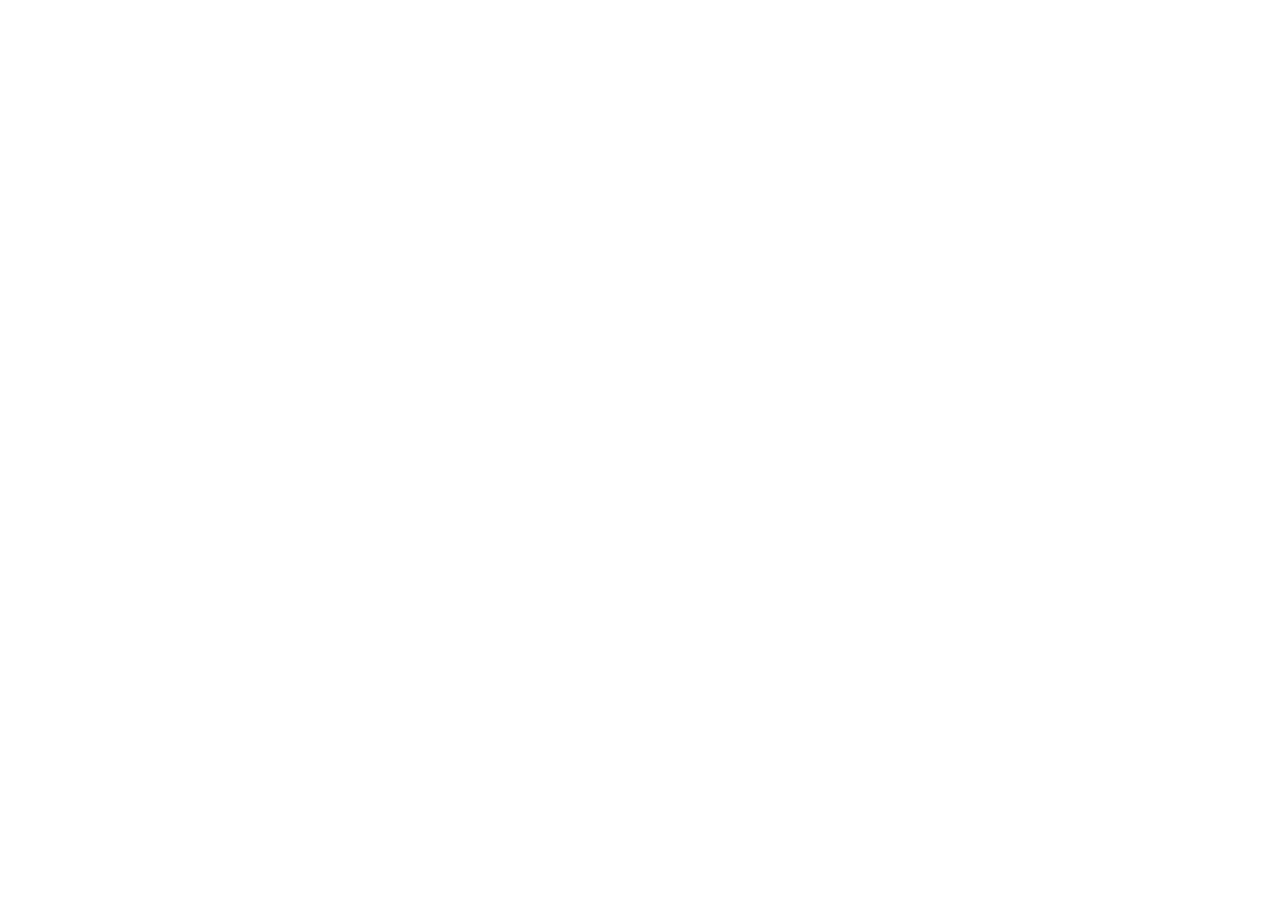
==== index.html @ 22818560 "Add files via upload" ====
<!DOCTYPE html>
<html lang="en-US">
<head>
  <meta charset="utf-8">
  <!-- Created using Storyline 3 - http://www.articulate.com  -->
  <!-- version: 3.12.24693.0 -->
  <title>https://www.fakenews.com/</title>
  <meta http-equiv="x-ua-compatible" content="IE=edge" />
  <meta name="viewport" content="width=device-width, initial-scale=1.0, user-scalable=no, shrink-to-fit=no, minimal-ui" />
  <meta name="apple-mobile-web-app-capable" content="yes" />
  <style>
    html, body { height: 100%; padding: 0; margin: 0 }
    #app { height: 100%; width: 100%; }
  </style>
  
  <script>window.THREE = { };</script>
</head>
<body style="background: #FFFFFF" class="cs-HTML theme-classic">
  <!-- 360 -->
  <script>!function(e){function n(e,i){return e.test(i)}function i(e){var i=e||navigator.userAgent,o=i.split("[FBAN");if(void 0!==o[1]&&(i=o[0]),this.apple={phone:n(t,i),ipod:n(d,i),tablet:!n(t,i)&&n(s,i),device:n(t,i)||n(d,i)||n(s,i)},this.amazon={phone:n(h,i),tablet:!n(h,i)&&n(a,i),device:n(h,i)||n(a,i)},this.android={phone:n(h,i)||n(b,i),tablet:!n(h,i)&&!n(b,i)&&(n(a,i)||n(r,i)),device:n(h,i)||n(a,i)||n(b,i)||n(r,i)},this.windows={phone:n(l,i),tablet:n(p,i),device:n(l,i)||n(p,i)},this.other={blackberry:n(f,i),blackberry10:n(u,i),opera:n(c,i),firefox:n(A,i),chrome:n(w,i),device:n(f,i)||n(u,i)||n(c,i)||n(A,i)||n(w,i)},this.seven_inch=n(v,i),this.any=this.apple.device||this.android.device||this.windows.device||this.other.device||this.seven_inch,this.phone=this.apple.phone||this.android.phone||this.windows.phone,this.tablet=this.apple.tablet||this.android.tablet||this.windows.tablet,"undefined"==typeof window)return this}function o(){var e=new i;return e.Class=i,e}var t=/iPhone/i,d=/iPod/i,s=/iPad/i,b=/(?=.*\bAndroid\b)(?=.*\bMobile\b)/i,r=/Android/i,h=/(?=.*\bAndroid\b)(?=.*\bSD4930UR\b)/i,a=/(?=.*\bAndroid\b)(?=.*\b(?:KFOT|KFTT|KFJWI|KFJWA|KFSOWI|KFTHWI|KFTHWA|KFAPWI|KFAPWA|KFARWI|KFASWI|KFSAWI|KFSAWA)\b)/i,l=/IEMobile/i,p=/(?=.*\bWindows\b)(?=.*\bARM\b)/i,f=/BlackBerry/i,u=/BB10/i,c=/Opera Mini/i,w=/(CriOS|Chrome)(?=.*\bMobile\b)/i,A=/(?=.*\bFirefox\b)(?=.*\bMobile\b)/i,v=new RegExp("(?:Nexus 7|BNTV250|Kindle Fire|Silk|GT-P1000)","i");"undefined"!=typeof module&&module.exports&&"undefined"==typeof window?module.exports=i:"undefined"!=typeof module&&module.exports&&"undefined"!=typeof window?module.exports=o():"function"==typeof define&&define.amd?define("isMobile",[],e.isMobile=o()):e.isMobile=o()}(this);
    window.isMobile.apple.tablet = window.isMobile.apple.tablet ||
      (navigator.platform === 'MacIntel' && navigator.maxTouchPoints > 1);
    window.isMobile.apple.device = window.isMobile.apple.device || window.isMobile.apple.tablet;
    window.isMobile.tablet = window.isMobile.tablet || window.isMobile.apple.tablet;
    window.isMobile.any = window.isMobile.any || window.isMobile.apple.tablet;
  </script>

  <div id="focus-sink" aria-hidden="true" tabIndex="-1"></div>

  <div id="preso"></div>
  <script>
    window.DS = {};
    window.globals = {
      DATA_PATH_BASE: '',
      HAS_FRAME: true,
      HAS_SLIDE: true,

      lmsPresent: false,
      tinCanPresent: false,
      cmi5Present: false,
      aoSupport: false,
      scale: 'noscale',
      captureRc: false,
      browserSize: 'optimal',
      bgColor: '#FFFFFF',
      features: 'AccessibleText,SettingsControl,TextStyleHyperlinks',
      themeName: 'classic',
      preloaderColor: '#FFFFFF',
      suppressAnalytics: false,
      productChannel: 'perpetual',
      publishSource: 'storyline',
      aid: '',
      cid: '0d88dbbc-0111-4be1-b95b-fe300c247c51',
      playerVersion: '3.12.24693.0',
      maxIosVideoElements: 5,

      
      parseParams: function(qs) {
        if (window.globals.parsedParams != null) {
          return window.globals.parsedParams;
        }
        qs = (qs || window.location.search.substr(1)).split('+').join(' ');
        var params = {},
            tokens,
            re = /[?&]?([^=]+)=([^&]*)/g;

        while (tokens = re.exec(qs)) {
          params[decodeURIComponent(tokens[1]).trim()] =
            decodeURIComponent(tokens[2]).trim();
        }
        window.globals.parsedParams = params;
        return params;
      }

    };

    (function() {

      var classTypes = [ 'desktop', 'mobile', 'phone', 'tablet' ];

      var addDeviceClasses = function(prefix, testObj) {
        var curr, i;
        for (i = 0; i < classTypes.length; i++) {
          curr = classTypes[i];
          if (testObj[curr]) {
            document.body.classList.add(prefix + curr);
          }
        }
      };

      var params = window.globals.parseParams(),
          isDevicePreview = params.devicepreview === '1',
          isPhoneOverride = params.deviceType === 'phone' || (isDevicePreview && params.phone == '1'),
          isTabletOverride = (params.deviceType === 'tablet' || isDevicePreview) && !isPhoneOverride,
          isMobileOverride = isPhoneOverride || isTabletOverride;

      var deviceView = {
        desktop: !window.isMobile.any && !isMobileOverride,
        mobile: window.isMobile.any || isMobileOverride,
        phone: isPhoneOverride || (window.isMobile.phone && !isTabletOverride),
        tablet: isTabletOverride || window.isMobile.tablet
      };

      window.globals.deviceView = deviceView;
      window.isMobile.desktop = !window.isMobile.any;
      window.isMobile.mobile = window.isMobile.any;

      addDeviceClasses('view-', deviceView);

    })();
  </script>
  
  <script src='story_content/user.js' type=text/javascript></script>
  <div class="slide-loader"></div>

  <script type="text/javascript">
    if (window.globals.deviceView.isMobile) { var doc = document, loader = doc.body.querySelector('.slide-loader'); [ 1, 2, 3 ].forEach(function(n) { var d = doc.createElement('div'); d.style.backgroundColor = window.globals.preloaderColor; d.classList.add('mobile-loader-dot'); d.classList.add('dot' + n); loader.appendChild(d); }); }
  </script>

  <div class="mobile-load-title-overlay" style="display: none">
    <div class="mobile-load-title">https://www.fakenews.com/</div>
  </div>

  <div class="mobile-chrome-warning"></div>

  <script>
    
    if (window.autoSpider && window.vInterfaceObject) {
      document.querySelector('.mobile-load-title-overlay').style.display = 'none';
    }
  </script>

  

  <link rel="stylesheet" href="html5/data/css/output.min.css" data-noprefix />
</body>
<script src="html5/lib/scripts/bootstrapper.min.js"></script>
</html>
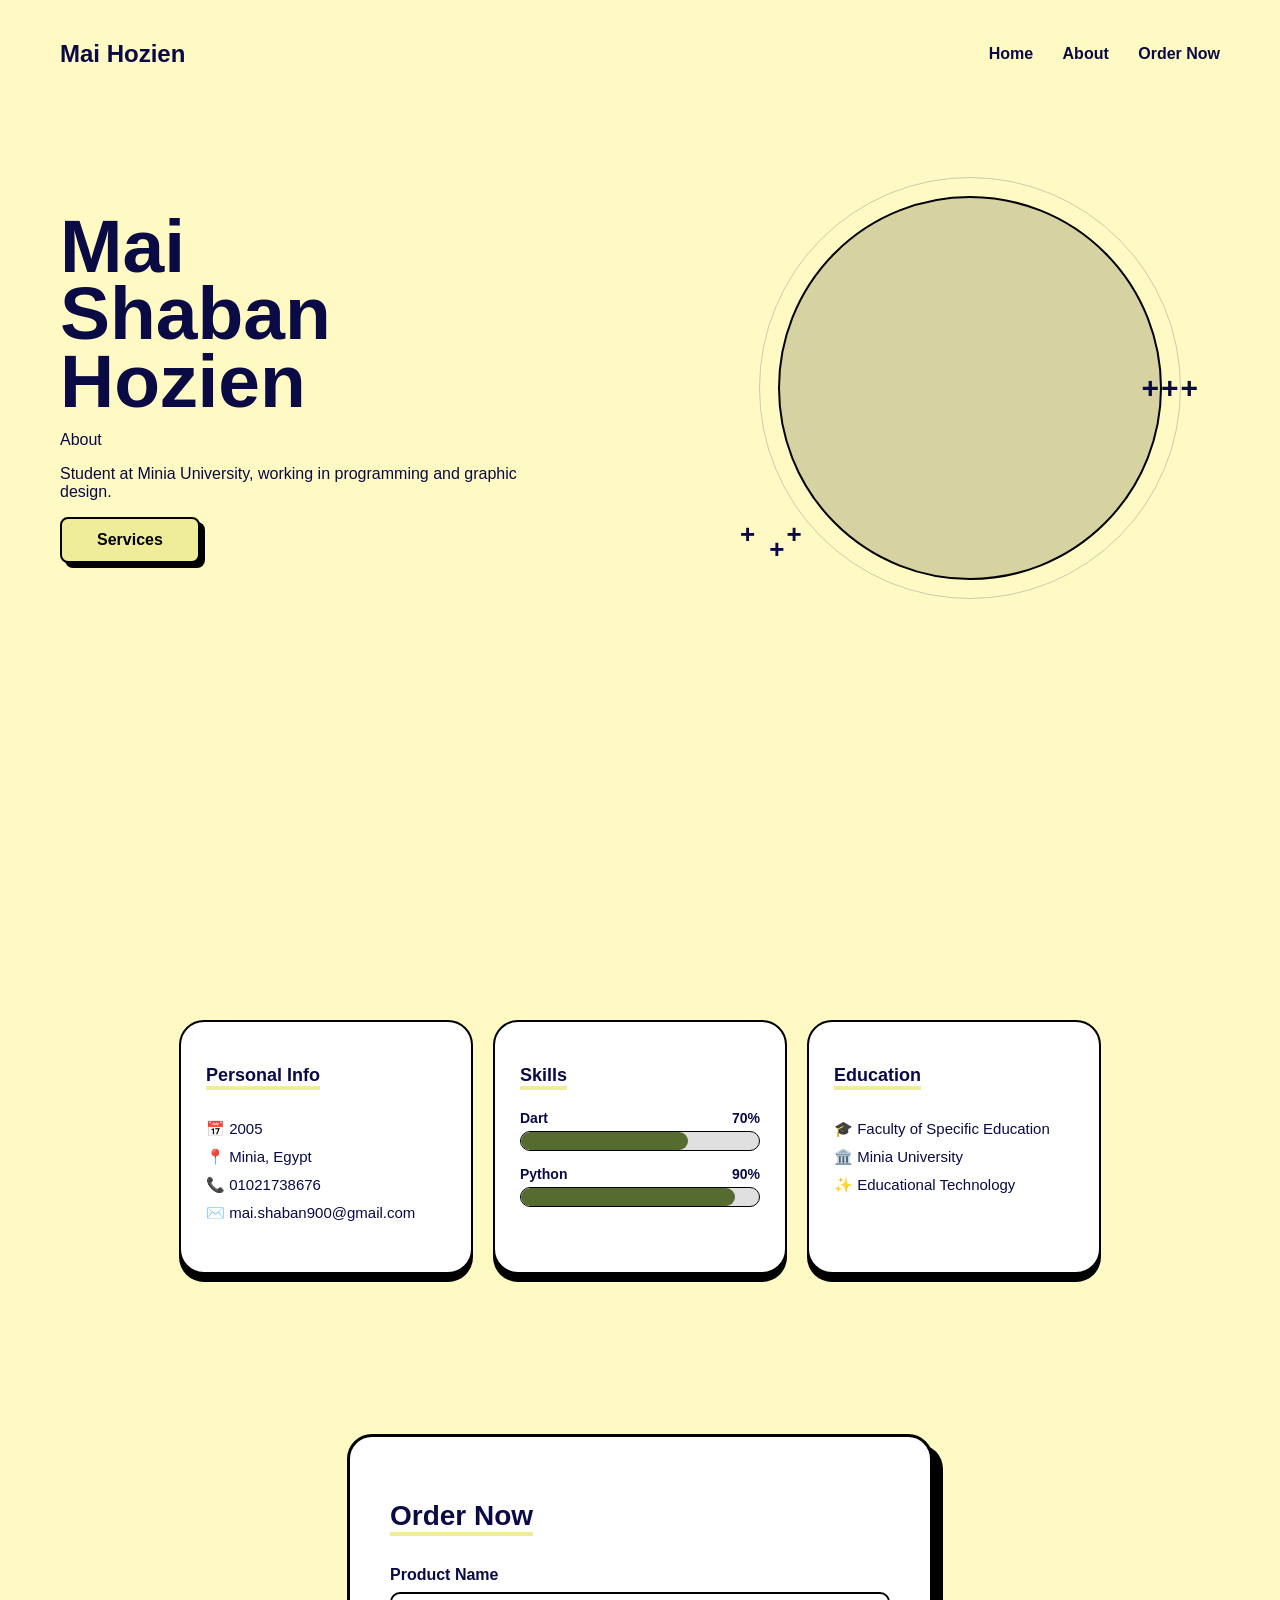
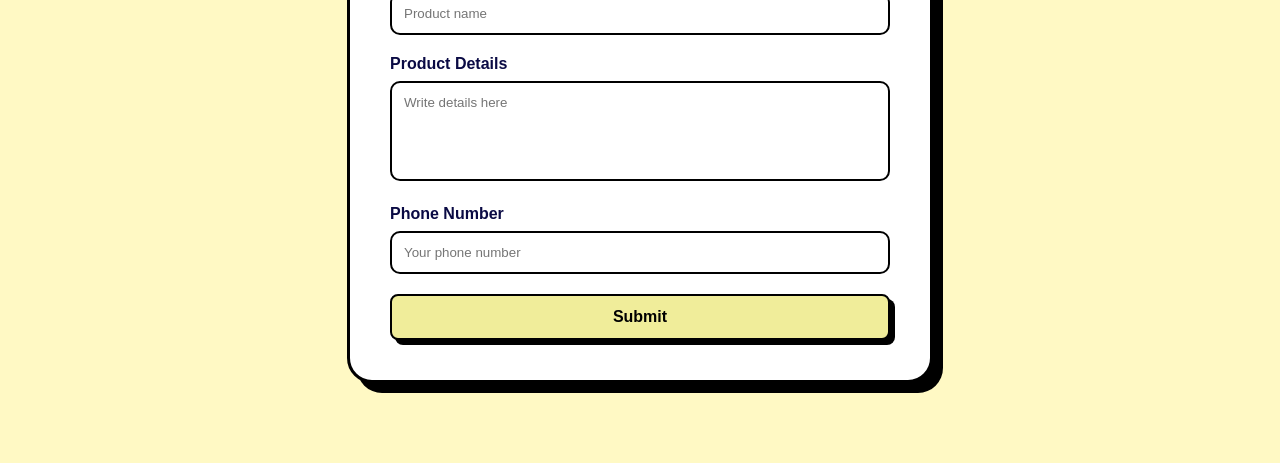
==== commit ec3fcbf4: "Add files via upload" ====
--- a/index.html
+++ b/index.html
@@ -1,138 +1,170 @@
-<!DOCTYPE html>
-<html lang="en-US">
-<head>
-  <meta charset="utf-8">
-  <!-- Created using Storyline 3 - http://www.articulate.com  -->
-  <!-- version: 3.12.24693.0 -->
-  <title>https://www.fakenews.com/</title>
-  <meta http-equiv="x-ua-compatible" content="IE=edge" />
-  <meta name="viewport" content="width=device-width, initial-scale=1.0, user-scalable=no, shrink-to-fit=no, minimal-ui" />
-  <meta name="apple-mobile-web-app-capable" content="yes" />
-  <style>
-    html, body { height: 100%; padding: 0; margin: 0 }
-    #app { height: 100%; width: 100%; }
-  </style>
-  
-  <script>window.THREE = { };</script>
-</head>
-<body style="background: #FFFFFF" class="cs-HTML theme-classic">
-  <!-- 360 -->
-  <script>!function(e){function n(e,i){return e.test(i)}function i(e){var i=e||navigator.userAgent,o=i.split("[FBAN");if(void 0!==o[1]&&(i=o[0]),this.apple={phone:n(t,i),ipod:n(d,i),tablet:!n(t,i)&&n(s,i),device:n(t,i)||n(d,i)||n(s,i)},this.amazon={phone:n(h,i),tablet:!n(h,i)&&n(a,i),device:n(h,i)||n(a,i)},this.android={phone:n(h,i)||n(b,i),tablet:!n(h,i)&&!n(b,i)&&(n(a,i)||n(r,i)),device:n(h,i)||n(a,i)||n(b,i)||n(r,i)},this.windows={phone:n(l,i),tablet:n(p,i),device:n(l,i)||n(p,i)},this.other={blackberry:n(f,i),blackberry10:n(u,i),opera:n(c,i),firefox:n(A,i),chrome:n(w,i),device:n(f,i)||n(u,i)||n(c,i)||n(A,i)||n(w,i)},this.seven_inch=n(v,i),this.any=this.apple.device||this.android.device||this.windows.device||this.other.device||this.seven_inch,this.phone=this.apple.phone||this.android.phone||this.windows.phone,this.tablet=this.apple.tablet||this.android.tablet||this.windows.tablet,"undefined"==typeof window)return this}function o(){var e=new i;return e.Class=i,e}var t=/iPhone/i,d=/iPod/i,s=/iPad/i,b=/(?=.*\bAndroid\b)(?=.*\bMobile\b)/i,r=/Android/i,h=/(?=.*\bAndroid\b)(?=.*\bSD4930UR\b)/i,a=/(?=.*\bAndroid\b)(?=.*\b(?:KFOT|KFTT|KFJWI|KFJWA|KFSOWI|KFTHWI|KFTHWA|KFAPWI|KFAPWA|KFARWI|KFASWI|KFSAWI|KFSAWA)\b)/i,l=/IEMobile/i,p=/(?=.*\bWindows\b)(?=.*\bARM\b)/i,f=/BlackBerry/i,u=/BB10/i,c=/Opera Mini/i,w=/(CriOS|Chrome)(?=.*\bMobile\b)/i,A=/(?=.*\bFirefox\b)(?=.*\bMobile\b)/i,v=new RegExp("(?:Nexus 7|BNTV250|Kindle Fire|Silk|GT-P1000)","i");"undefined"!=typeof module&&module.exports&&"undefined"==typeof window?module.exports=i:"undefined"!=typeof module&&module.exports&&"undefined"!=typeof window?module.exports=o():"function"==typeof define&&define.amd?define("isMobile",[],e.isMobile=o()):e.isMobile=o()}(this);
-    window.isMobile.apple.tablet = window.isMobile.apple.tablet ||
-      (navigator.platform === 'MacIntel' && navigator.maxTouchPoints > 1);
-    window.isMobile.apple.device = window.isMobile.apple.device || window.isMobile.apple.tablet;
-    window.isMobile.tablet = window.isMobile.tablet || window.isMobile.apple.tablet;
-    window.isMobile.any = window.isMobile.any || window.isMobile.apple.tablet;
-  </script>
-
-  <div id="focus-sink" aria-hidden="true" tabIndex="-1"></div>
-
-  <div id="preso"></div>
-  <script>
-    window.DS = {};
-    window.globals = {
-      DATA_PATH_BASE: '',
-      HAS_FRAME: true,
-      HAS_SLIDE: true,
-
-      lmsPresent: false,
-      tinCanPresent: false,
-      cmi5Present: false,
-      aoSupport: false,
-      scale: 'noscale',
-      captureRc: false,
-      browserSize: 'optimal',
-      bgColor: '#FFFFFF',
-      features: 'AccessibleText,SettingsControl,TextStyleHyperlinks',
-      themeName: 'classic',
-      preloaderColor: '#FFFFFF',
-      suppressAnalytics: false,
-      productChannel: 'perpetual',
-      publishSource: 'storyline',
-      aid: '',
-      cid: '0d88dbbc-0111-4be1-b95b-fe300c247c51',
-      playerVersion: '3.12.24693.0',
-      maxIosVideoElements: 5,
-
-      
-      parseParams: function(qs) {
-        if (window.globals.parsedParams != null) {
-          return window.globals.parsedParams;
-        }
-        qs = (qs || window.location.search.substr(1)).split('+').join(' ');
-        var params = {},
-            tokens,
-            re = /[?&]?([^=]+)=([^&]*)/g;
-
-        while (tokens = re.exec(qs)) {
-          params[decodeURIComponent(tokens[1]).trim()] =
-            decodeURIComponent(tokens[2]).trim();
-        }
-        window.globals.parsedParams = params;
-        return params;
-      }
-
-    };
-
-    (function() {
-
-      var classTypes = [ 'desktop', 'mobile', 'phone', 'tablet' ];
-
-      var addDeviceClasses = function(prefix, testObj) {
-        var curr, i;
-        for (i = 0; i < classTypes.length; i++) {
-          curr = classTypes[i];
-          if (testObj[curr]) {
-            document.body.classList.add(prefix + curr);
-          }
-        }
-      };
-
-      var params = window.globals.parseParams(),
-          isDevicePreview = params.devicepreview === '1',
-          isPhoneOverride = params.deviceType === 'phone' || (isDevicePreview && params.phone == '1'),
-          isTabletOverride = (params.deviceType === 'tablet' || isDevicePreview) && !isPhoneOverride,
-          isMobileOverride = isPhoneOverride || isTabletOverride;
-
-      var deviceView = {
-        desktop: !window.isMobile.any && !isMobileOverride,
-        mobile: window.isMobile.any || isMobileOverride,
-        phone: isPhoneOverride || (window.isMobile.phone && !isTabletOverride),
-        tablet: isTabletOverride || window.isMobile.tablet
-      };
-
-      window.globals.deviceView = deviceView;
-      window.isMobile.desktop = !window.isMobile.any;
-      window.isMobile.mobile = window.isMobile.any;
-
-      addDeviceClasses('view-', deviceView);
-
-    })();
-  </script>
-  
-  <script src='story_content/user.js' type=text/javascript></script>
-  <div class="slide-loader"></div>
-
-  <script type="text/javascript">
-    if (window.globals.deviceView.isMobile) { var doc = document, loader = doc.body.querySelector('.slide-loader'); [ 1, 2, 3 ].forEach(function(n) { var d = doc.createElement('div'); d.style.backgroundColor = window.globals.preloaderColor; d.classList.add('mobile-loader-dot'); d.classList.add('dot' + n); loader.appendChild(d); }); }
-  </script>
-
-  <div class="mobile-load-title-overlay" style="display: none">
-    <div class="mobile-load-title">https://www.fakenews.com/</div>
-  </div>
-
-  <div class="mobile-chrome-warning"></div>
-
-  <script>
-    
-    if (window.autoSpider && window.vInterfaceObject) {
-      document.querySelector('.mobile-load-title-overlay').style.display = 'none';
-    }
-  </script>
-
-  
-
-  <link rel="stylesheet" href="html5/data/css/output.min.css" data-noprefix />
-</body>
-<script src="html5/lib/scripts/bootstrapper.min.js"></script>
-</html>
+<!DOCTYPE html>
+<html lang="en">
+
+  <head>
+    <meta charset="UTF-8">
+    <title>Untitled</title>
+    <link rel="stylesheet" href="./style.css">
+
+  </head>
+    
+  <body>
+  <!DOCTYPE html>
+<html lang="en">
+<head>
+    <meta charset="UTF-8">
+    <meta name="viewport" content="width=device-width, initial-scale=1.0">
+    <title>Portfolio - Mai Hozien</title>
+</head>
+<body>
+
+<div id="home-view">
+  <div class="hero-container">
+    <header class="navbar">
+      <div class="logo">Mai Hozien</div>
+      <nav class="nav-links">
+        <a href="#">Home</a>
+        <a href="#about-section">About</a>
+        <a href="#order-section">Order Now</a>
+      </nav>
+    </header>
+
+    <div class="hero-content">
+      <div class="text-side">
+        <h1 class="main-title">Mai<br>Shaban Hozien</h1>
+        <div class="about-box">
+          <p class="about-label">About</p>
+          <p class="description">Student at Minia University, working in programming and graphic design.</p>
+        </div>
+        <button class="btn-services" onclick="showServices()">Services</button>
+      </div>
+
+      <div class="image-area">
+        <div class="photo-circle">
+          <img src="https://i.postimg.cc/Kz7Z9YR7/Untitled.png" alt="Mai Shaban">
+        </div>
+        <div class="decoration-right">+++</div>
+        <div class="decoration-bottom-left">
+          <div class="top-row">+ +</div>
+          <div class="bottom-row">+</div>
+        </div>
+        <div class="circle-outline"></div>
+      </div>
+    </div>
+  </div>
+
+  <section id="about-section" class="about-container">
+    <div class="about-cards-wrapper">
+      <div class="info-card">
+        <h3 class="card-title">Personal Info</h3>
+        <p class="info-item">📅 2005</p>
+        <p class="info-item">📍 Minia, Egypt</p>
+        <p class="info-item">📞 01021738676</p>
+        <p class="info-item">✉️ mai.shaban900@gmail.com</p>
+      </div>
+      <div class="info-card">
+        <h3 class="card-title">Skills</h3>
+        <div class="skill-item">
+          <div class="skill-info"><span>Dart</span> <span class="percent">70%</span></div>
+          <div class="progress-bar"><div class="progress" style="width: 70%;"></div></div>
+        </div>
+        <div class="skill-item">
+          <div class="skill-info"><span>Python</span> <span class="percent">90%</span></div>
+          <div class="progress-bar"><div class="progress" style="width: 90%;"></div></div>
+        </div>
+      </div>
+      <div class="info-card">
+        <h3 class="card-title">Education</h3>
+        <p class="info-item">🎓 Faculty of Specific Education</p>
+        <p class="info-item">🏛️ Minia University</p>
+        <p class="info-item">✨ Educational Technology</p>
+      </div>
+    </div>
+  </section>
+
+  <section id="order-section" class="order-container">
+    <div class="order-box">
+      <h2 class="order-title">Order Now</h2>
+      <div class="order-form">
+        <div class="input-group">
+          <label>Product Name</label>
+          <input type="text" placeholder="Product name">
+        </div>
+        <div class="input-group">
+          <label>Product Details</label>
+          <textarea placeholder="Write details here"></textarea>
+        </div>
+        <div class="input-group">
+          <label>Phone Number</label>
+          <input type="tel" placeholder="Your phone number">
+        </div>
+        <button class="btn-services" style="width: 100%;">Submit</button>
+      </div>
+    </div>
+  </section>
+</div>
+
+<div id="services-view" class="services-screen" style="display: none;">
+  <button class="back-btn" onclick="hideServices()">← Back</button>
+  <div class="services-grid">
+    <div class="service-box" onclick="window.open('https://nest-safe--maishaban900.replit.app', '_blank')">
+      <h3>Programs</h3>
+      <p>Previous Work</p>
+    </div>
+    <div class="service-box" onclick="window.open('https://sites.google.com/view/aii-artificial-intelligence/%D8%A7%D9%84%D8%B1%D8%A6%D9%8A%D8%B3%D9%8A%D9%87', '_blank')">
+      <h3>Websites</h3>
+      <p>Previous Work</p>
+    </div>
+    <div class="service-box" onclick="openGallery()">
+      <h3>Graphic</h3>
+      <p>Previous Work</p>
+    </div>
+  </div>
+</div>
+
+<div id="gallery-modal" class="modal">
+  <span class="close-modal" onclick="closeGallery()">&times;</span>
+  <div class="modal-content">
+    <div class="gallery-images">
+      <!-- تم وضع روابط صورك الثلاث هنا بنجاح -->
+      <img src="https://i.postimg.cc/MK7Fvjg1/Whats-App-Image-2026-04-24-at-3-28-40-AM.jpg" onclick="expandImage(this)">
+      <img src="https://i.postimg.cc/mrDXXphf/Whats-App-Image-2026-04-24-at-3-28-41-AM-(1).jpg" onclick="expandImage(this)">
+      <img src="https://i.postimg.cc/90GJRvgp/Whats-App-Image-2026-04-24-at-3-28-41-AM.jpg" onclick="expandImage(this)">
+    </div>
+  </div>
+</div>
+
+<div id="full-image-modal" class="modal full-view" onclick="this.style.display='none'">
+  <img id="expanded-img">
+</div>
+
+<script>
+function showServices() {
+  document.getElementById('home-view').style.display = 'none';
+  document.getElementById('services-view').style.display = 'block';
+  window.scrollTo(0, 0);
+}
+function hideServices() {
+  document.getElementById('home-view').style.display = 'block';
+  document.getElementById('services-view').style.display = 'none';
+}
+function openGallery() {
+  document.getElementById('gallery-modal').style.display = 'block';
+}
+function closeGallery() {
+  document.getElementById('gallery-modal').style.display = 'none';
+}
+function expandImage(img) {
+  const fullModal = document.getElementById('full-image-modal');
+  const fullImg = document.getElementById('expanded-img');
+  fullModal.style.display = 'flex';
+  fullImg.src = img.src;
+}
+</script>
+</body>
+</html>
+    <script  src="./script.js"></script>
+
+  </body>
+  
+</html>
--- a/style.css
+++ b/style.css
@@ -0,0 +1,102 @@
+:root {
+    color-scheme: light only !important;
+  --dark-blue: #0A0A44;
+  --yellow-bg: #FFF9C4;
+  --btn-yellow: #F0ED9A;
+  --olive-green: #556B2F;
+}
+
+html, body { 
+  background-color: #FFF9C4 !important; 
+  color: #0A0A44 !important;
+  margin: 0; 
+  font-family: 'Segoe UI', sans-serif; 
+  overflow-x: hidden; 
+  text-align: left; 
+}
+
+@media (prefers-color-scheme: dark) {
+  html, body {
+    background-color: #FFF9C4 !important;
+    color: #0A0A44 !important;
+  }
+}
+
+
+body { 
+  background-color: #FFF9C4 !important; 
+  margin: 0; 
+  font-family: 'Segoe UI', sans-serif; 
+  color: #0A0A44 !important; 
+  overflow-x: hidden; 
+  text-align: left; 
+}
+
+
+.hero-container { max-width: 1200px; margin: 0 auto; padding: 20px 60px; min-height: 100vh; position: relative; }
+.navbar { display: flex; justify-content: space-between; align-items: center; padding: 20px 0; }
+.logo { font-size: 24px; font-weight: bold; }
+.nav-links a { margin-left: 25px; text-decoration: none; color: var(--dark-blue); font-weight: 600; }
+.hero-content { display: flex; justify-content: space-between; align-items: center; margin-top: 50px; }
+.text-side { max-width: 500px; }
+.main-title { font-size: 75px; font-weight: 900; line-height: 0.9; margin: 0; }
+.btn-services { padding: 12px 35px; background-color: var(--btn-yellow); border: 2px solid #000; cursor: pointer; font-weight: bold; font-size: 16px; border-radius: 8px; box-shadow: 5px 5px 0px #000; transition: 0.2s; }
+.btn-services:hover { background-color: #f3f0b0; transform: translate(2px, 2px); box-shadow: 3px 3px 0px #000; }
+
+.image-area { position: relative; width: 500px; height: 500px; display: flex; align-items: center; justify-content: center; }
+.photo-circle { width: 380px; height: 380px; border-radius: 50%; overflow: hidden; border: 2px solid #000; z-index: 2; background-color: #D6D2A1; position: relative;}
+.photo-circle img { width: 100%; height: 100%; object-fit: cover; display: block;}
+.circle-outline { position: absolute; width: 420px; height: 420px; border: 1.5px solid rgba(10, 10, 68, 0.2); border-radius: 50%; z-index: 1; }
+.decoration-right { position: absolute; right: 20px; top: 50%; transform: translateY(-50%); font-size: 30px; font-weight: 900; letter-spacing: 2px; z-index: 3; color: var(--dark-blue); }
+.decoration-bottom-left { position: absolute; left: 20px; bottom: 80px; display: flex; flex-direction: column; align-items: center; z-index: 3; color: var(--dark-blue); font-weight: 900; line-height: 0.6; }
+.decoration-bottom-left .top-row { font-size: 26px; letter-spacing: 12px; }
+.decoration-bottom-left .bottom-row { font-size: 26px; }
+
+.about-container { padding: 80px 60px; }
+.about-cards-wrapper { display: flex; gap: 20px; justify-content: center; flex-wrap: wrap; }
+.info-card { background: white; border: 2px solid #000; border-radius: 25px; padding: 25px; width: 240px; box-shadow: 0px 8px 0px #000; min-height: 200px; transition: 0.3s; text-align: left; }
+.info-card:hover { transform: translateY(-5px); box-shadow: 0px 12px 0px var(--olive-green); }
+.card-title { border-bottom: 4px solid var(--btn-yellow); display: inline-block; margin-bottom: 20px; font-size: 18px; }
+.info-item { margin: 10px 0; font-size: 15px; }
+
+.skill-item { margin-bottom: 15px; }
+.skill-info { display: flex; justify-content: space-between; font-weight: bold; font-size: 14px; margin-bottom: 5px; }
+.progress-bar { background-color: #e0e0e0; height: 18px; border-radius: 10px; border: 1px solid #000; overflow: hidden; }
+.progress { background-color: var(--olive-green); height: 100%; border-radius: 10px; }
+
+.order-container { padding: 80px 20px; display: flex; justify-content: center; }
+.order-box { background: white; border: 3px solid #000; border-radius: 25px; padding: 40px; width: 100%; max-width: 500px; box-shadow: 10px 10px 0px #000; text-align: left; }
+.order-title { border-bottom: 4px solid var(--btn-yellow); display: inline-block; margin-bottom: 30px; font-size: 28px; }
+.input-group { margin-bottom: 20px; }
+.input-group label { display: block; font-weight: bold; margin-bottom: 8px; font-size: 16px; }
+.input-group input, .input-group textarea { width: 100%; padding: 12px; border: 2px solid #000; border-radius: 10px; font-family: inherit; box-sizing: border-box; }
+.input-group textarea { height: 100px; resize: none; }
+
+.services-screen { min-height: 100vh; padding: 100px 20px; position: relative; text-align: center; }
+.back-btn { position: absolute; top: 20px; left: 20px; padding: 8px 15px; background: #000; color: #fff; border: none; cursor: pointer; border-radius: 5px;}
+.services-grid { display: grid; grid-template-columns: repeat(auto-fit, minmax(200px, 1fr)); gap: 30px; max-width: 800px; margin: 0 auto; }
+.service-box { background: white; padding: 40px 20px; border-radius: 20px; border: 2px solid #000; box-shadow: 0px 12px 0px #000; cursor: pointer; transition: 0.3s; }
+.service-box:hover { transform: translateY(-8px); box-shadow: 0px 20px 0px var(--olive-green); }
+
+.modal { display: none; position: fixed; z-index: 1000; left: 0; top: 0; width: 100%; height: 100%; background-color: rgba(0,0,0,0.8); }
+.modal-content { position: relative; top: 50%; transform: translateY(-50%); width: 80%; margin: auto; }
+.gallery-images { display: flex; justify-content: center; gap: 20px; flex-wrap: wrap; padding: 20px; }
+.gallery-images img { width: 220px; height: 160px; object-fit: cover; border: 4px solid white; border-radius: 15px; cursor: pointer; transition: 0.3s; box-shadow: 0 5px 15px rgba(0,0,0,0.5); }
+.gallery-images img:hover { transform: translateY(-10px); }
+.close-modal { position: absolute; top: 20px; right: 30px; color: white; font-size: 40px; font-weight: bold; cursor: pointer; }
+.full-view { display: none; align-items: center; justify-content: center; }
+.full-view img { max-width: 90%; max-height: 90%; border: 5px solid white; }
+
+@media (max-width: 768px) {
+  .hero-container { padding: 15px 20px; }
+  .navbar { flex-direction: column; gap: 15px; }
+  .nav-links a { margin: 0 10px; font-size: 14px; }
+  .hero-content { flex-direction: column-reverse; margin-top: 20px; text-align: center; }
+  .image-area { width: 300px; height: 300px; margin: 0 auto 30px auto; }
+  .photo-circle { width: 260px; height: 260px; }
+  .circle-outline { width: 280px; height: 280px; }
+  .main-title { font-size: 45px; }
+  .text-side { max-width: 100%; }
+  .decoration-right, .decoration-bottom-left { display: none; }
+  .about-container { padding: 40px 20px; }
+}
